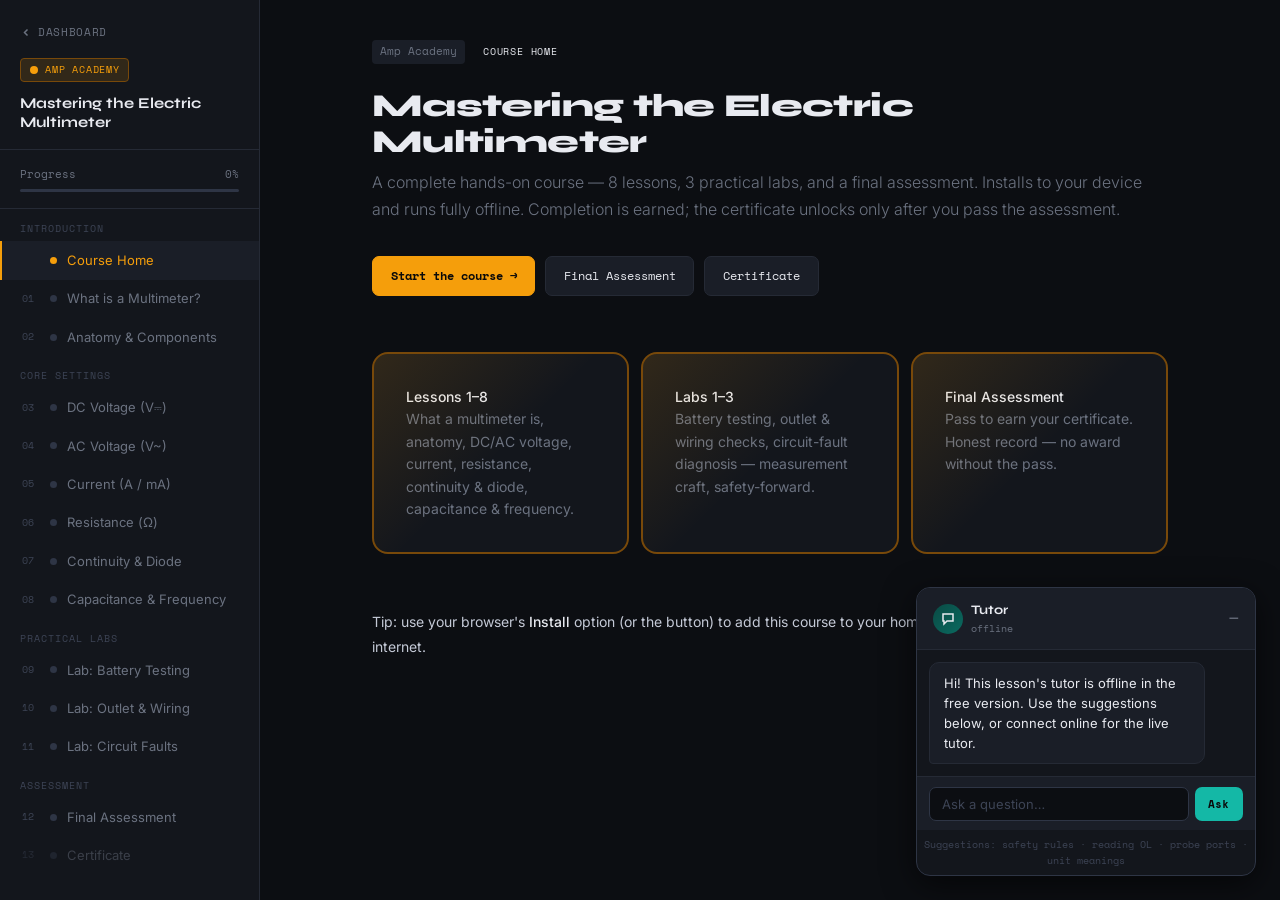
==== index.html @ abab2260 "multimeter_deploy with surface multimeter_deploy" ====
<!DOCTYPE html>
<!-- Amp Academy — Mastering the Electric Multimeter · course home · 2026-06-18 (SAS v1) -->
<html lang="en">
<head>
<meta charset="UTF-8">
<meta name="viewport" content="width=device-width,initial-scale=1">
<title>Mastering the Electric Multimeter — Amp Academy</title>
<link rel="manifest" href="manifest.webmanifest">
<meta name="theme-color" content="#0f1115">
<link rel="apple-touch-icon" href="icons/icon.svg">
<link rel="stylesheet" href="css/course.css">
<link rel="stylesheet" href="css/tutor.css">
</head>
<body>
<div class="app">
  <aside id="sidebar" class="sidebar"></aside>
  <main class="main">
    <div class="lesson-wrap fade-in">
      <div class="lesson-meta">
        <span class="lesson-num">Amp Academy</span>
        <span class="lesson-type">Course Home</span>
      </div>
      <h1 class="lesson-h1">Mastering the Electric Multimeter</h1>
      <p class="lesson-lead">A complete hands-on course — 8 lessons, 3 practical labs, and a final assessment.
        Installs to your device and runs fully offline. Completion is earned; the certificate unlocks only after you pass the assessment.</p>

      <div style="display:flex;gap:10px;flex-wrap:wrap;margin:1.5rem 0">
        <a href="lessons/lesson-01.html" class="nav-btn primary" id="startBtn">Start the course →</a>
        <a href="lessons/quiz-final.html" class="nav-btn">Final Assessment</a>
        <a href="lessons/certificate.html" class="nav-btn">Certificate</a>
      </div>

      <div style="display:grid;grid-template-columns:repeat(auto-fit,minmax(220px,1fr));gap:12px;margin-top:1rem">
        <div class="cert-card" style="text-align:left"><strong>Lessons 1–8</strong><br><span style="color:var(--muted)">What a multimeter is, anatomy, DC/AC voltage, current, resistance, continuity &amp; diode, capacitance &amp; frequency.</span></div>
        <div class="cert-card" style="text-align:left"><strong>Labs 1–3</strong><br><span style="color:var(--muted)">Battery testing, outlet &amp; wiring checks, circuit-fault diagnosis — measurement craft, safety-forward.</span></div>
        <div class="cert-card" style="text-align:left"><strong>Final Assessment</strong><br><span style="color:var(--muted)">Pass to earn your certificate. Honest record — no award without the pass.</span></div>
      </div>

      <p class="share-tip" style="margin-top:1.5rem">Tip: use your browser's <strong>Install</strong> option (or the button) to add this course to your home screen — it then works with no internet.</p>
    </div>
  </main>
</div>
<div id="tutor-widget"></div>
<button id="tutor-tab" onclick="toggleTutor()">Ask Tutor</button>
<div class="toast" id="toast"></div>
<script src="js/course.js"></script>
<script>
  initPage('index', 'Course Home');
  // Continue-where-you-left-off: if any lesson is complete, point Start at the first unfinished one.
  (function(){
    try {
      var order = COURSE_MANIFEST.filter(function(m){return m.type==='lesson'||m.type==='lab';});
      var nextUp = order.find(function(m){ return !Progress.isComplete(m.id); });
      if (nextUp && Progress.percent() > 0) {
        var b = document.getElementById('startBtn');
        b.textContent = 'Continue →'; b.href = nextUp.file;  // file is lessons/… (root-relative)
      }
    } catch(e){}
  })();
</script>
</body>
</html>
---- css/course.css ----
/* ============================================================
   Mastering the Electric Multimeter — Tutor Course Stylesheet
   Amp Academy
   ============================================================ */

@import url('https://fonts.googleapis.com/css2?family=Syne:wght@400;500;600;700;800&family=Space+Mono:wght@400;700&family=Inter:wght@300;400;500&display=swap');

:root {
  --bg: #0c0e12;
  --surface: #13161c;
  --surface2: #1a1e27;
  --border: #252a35;
  --border2: #2e3545;
  --text: #e8eaf0;
  --muted: #6b7280;
  --dim: #3d4455;
  --amber: #f59e0b;
  --amber-dim: #78490a;
  --amber-glow: #f59e0b22;
  --teal: #14b8a6;
  --teal-dim: #0a4a44;
  --teal-glow: #14b8a622;
  --red: #ef4444;
  --red-dim: #5a1a1a;
  --red-glow: #ef444422;
  --blue: #3b82f6;
  --blue-dim: #1a2a5a;
  --blue-glow: #3b82f622;
  --green: #22c55e;
  --green-dim: #0a3a1a;
  --green-glow: #22c55e22;
  --purple: #a78bfa;
  --purple-dim: #2e1a5a;
  --font-head: 'Syne', sans-serif;
  --font-mono: 'Space Mono', monospace;
  --font-body: 'Inter', sans-serif;
}

*, *::before, *::after { box-sizing: border-box; margin: 0; padding: 0; }
html { scroll-behavior: smooth; }
body {
  background: var(--bg);
  color: var(--text);
  font-family: var(--font-body);
  font-size: 14px;
  line-height: 1.6;
  min-height: 100vh;
}

/* ── Layout ─────────────────────────────────────── */
.app { display: flex; min-height: 100vh; }

/* ── Sidebar ─────────────────────────────────────── */
.sidebar {
  width: 260px; flex-shrink: 0;
  background: var(--surface);
  border-right: 1px solid var(--border);
  display: flex; flex-direction: column;
  position: sticky; top: 0; height: 100vh;
  overflow-y: auto;
}
.sidebar-head { padding: 1.5rem 1.25rem 1rem; border-bottom: 1px solid var(--border); }
.back-link {
  display: flex; align-items: center; gap: 6px;
  font-size: 11px; color: var(--muted); cursor: pointer;
  margin-bottom: 1rem; font-family: var(--font-mono);
  text-transform: uppercase; letter-spacing: .06em;
  text-decoration: none;
}
.back-link:hover { color: var(--text); }
.course-badge {
  display: inline-flex; align-items: center; gap: 6px;
  background: var(--amber-glow); border: 1px solid var(--amber-dim);
  color: var(--amber); font-size: 10px; font-family: var(--font-mono);
  padding: 3px 8px; border-radius: 4px; margin-bottom: .75rem;
  text-transform: uppercase; letter-spacing: .08em;
}
.course-title-sm {
  font-family: var(--font-head); font-size: 15px;
  font-weight: 700; line-height: 1.3; color: var(--text);
}
.progress-wrap { padding: 1rem 1.25rem; border-bottom: 1px solid var(--border); }
.progress-label {
  display: flex; justify-content: space-between;
  font-size: 11px; color: var(--muted); margin-bottom: 6px;
  font-family: var(--font-mono);
}
.progress-track { height: 3px; background: var(--border2); border-radius: 2px; overflow: hidden; }
.progress-fill {
  height: 100%;
  background: linear-gradient(90deg, var(--amber), var(--teal));
  border-radius: 2px; transition: width .4s ease;
}
.nav-section {
  padding: .75rem 1.25rem .25rem;
  font-size: 10px; color: var(--dim);
  font-family: var(--font-mono);
  text-transform: uppercase; letter-spacing: .1em;
}
.nav-item {
  display: flex; align-items: center; gap: 10px;
  padding: .55rem 1.25rem; cursor: pointer;
  font-size: 13px; color: var(--muted);
  transition: background .15s, color .15s;
  border-left: 2px solid transparent;
  text-decoration: none;
}
.nav-item:hover { background: var(--surface2); color: var(--text); }
.nav-item.active { background: var(--surface2); color: var(--amber); border-left-color: var(--amber); }
.nav-item.done { color: var(--green); }
.nav-item.done .nav-dot { background: var(--green); }
.nav-dot { width: 7px; height: 7px; border-radius: 50%; background: var(--border2); flex-shrink: 0; transition: background .2s; }
.nav-item.active .nav-dot { background: var(--amber); }
.nav-num { font-family: var(--font-mono); font-size: 10px; color: var(--dim); width: 18px; flex-shrink: 0; }
.cert-btn {
  margin: 1rem 1.25rem;
  padding: .6rem; background: var(--amber-glow);
  border: 1px solid var(--amber-dim); color: var(--amber);
  border-radius: 6px; font-size: 12px; font-family: var(--font-mono);
  cursor: pointer; text-align: center; text-decoration: none;
  display: block; transition: background .15s;
}
.cert-btn:hover { background: var(--amber-dim); }

/* ── Main content ─────────────────────────────────── */
.main { flex: 1; min-width: 0; }
.lesson-wrap { max-width: 860px; margin: 0 auto; padding: 2.5rem 2rem; }

/* ── Typography ─────────────────────────────────── */
.lesson-meta { display: flex; align-items: center; gap: 10px; margin-bottom: 1.5rem; }
.lesson-num {
  font-family: var(--font-mono); font-size: 11px; color: var(--muted);
  background: var(--surface2); padding: 3px 8px; border-radius: 4px;
}
.lesson-type {
  font-family: var(--font-mono); font-size: 10px;
  text-transform: uppercase; letter-spacing: .08em; padding: 3px 8px; border-radius: 4px;
}
.type-lesson { background: var(--blue-glow); color: var(--blue); }
.type-test   { background: var(--teal-glow); color: var(--teal); }
.type-lab    { background: var(--amber-glow); color: var(--amber); }
.lesson-h1 {
  font-family: var(--font-head); font-size: 32px; font-weight: 800;
  line-height: 1.15; margin-bottom: .5rem; letter-spacing: -.02em;
}
.lesson-lead {
  font-size: 16px; color: var(--muted); line-height: 1.7;
  margin-bottom: 2rem; font-weight: 300;
}
.section-title {
  font-family: var(--font-head); font-size: 18px; font-weight: 700;
  margin: 2rem 0 .75rem; display: flex; align-items: center; gap: 8px;
}
.section-title::after { content: ''; flex: 1; height: 1px; background: var(--border); }
p { color: #c4c9d6; line-height: 1.75; margin-bottom: .9rem; font-size: 14px; }
strong { color: var(--text); font-weight: 500; }
em { color: var(--amber); font-style: normal; }

/* ── Meter diagram box ─────────────────────────── */
.meter-diagram {
  background: var(--surface); border: 1px solid var(--border);
  border-radius: 12px; padding: 1.5rem; margin: 1.5rem 0;
  position: relative; overflow: hidden;
}
.meter-diagram::before {
  content: ''; position: absolute; top: -40px; right: -40px;
  width: 160px; height: 160px;
  background: radial-gradient(circle, var(--amber-glow) 0%, transparent 70%);
  pointer-events: none;
}

/* ── Meter SVG layout ─────────────────────────── */
.meter-svg-wrap { display: flex; gap: 2rem; align-items: flex-start; flex-wrap: wrap; }
.meter-svg-labels { flex: 1; min-width: 200px; }
.label-item {
  display: flex; align-items: flex-start; gap: 10px;
  margin-bottom: .75rem; padding: .6rem .8rem;
  background: var(--surface2); border-radius: 6px;
  border-left: 2px solid var(--border2);
}
.label-item.highlight { border-left-color: var(--amber); }
.label-dot { width: 10px; height: 10px; border-radius: 50%; flex-shrink: 0; margin-top: 3px; }
.label-name { font-size: 12px; font-weight: 500; margin-bottom: 2px; }
.label-desc { font-size: 11px; color: var(--muted); line-height: 1.4; }

/* ── LCD Display mock ─────────────────────────── */
.display-mock {
  background: #0a1a0a; border: 2px solid #1a3a1a;
  border-radius: 8px; padding: 1rem 1.25rem;
  font-family: var(--font-mono); text-align: center; margin: .75rem 0;
}
.display-reading {
  font-size: 36px; font-weight: 700; color: var(--green);
  letter-spacing: .05em; text-shadow: 0 0 20px var(--green-glow);
}
.display-unit  { font-size: 14px; color: #4a8a5a; margin-top: 2px; }
.display-mode  { font-size: 10px; color: #2a5a3a; text-transform: uppercase; letter-spacing: .1em; margin-top: 4px; }

/* ── Settings grid ────────────────────────────── */
.settings-grid { display: grid; grid-template-columns: repeat(auto-fill, minmax(200px, 1fr)); gap: 10px; margin: 1rem 0; }
.setting-card {
  background: var(--surface2); border: 1px solid var(--border);
  border-radius: 8px; padding: .9rem;
  cursor: pointer; transition: border-color .15s, background .15s;
}
.setting-card:hover { border-color: var(--border2); background: #1f2330; }
.setting-card.active-card { border-color: var(--amber); background: var(--amber-glow); }
.setting-symbol { font-family: var(--font-mono); font-size: 22px; font-weight: 700; margin-bottom: .4rem; }
.setting-name  { font-size: 12px; font-weight: 500; margin-bottom: 3px; }
.setting-desc  { font-size: 11px; color: var(--muted); line-height: 1.4; }
.setting-range { font-family: var(--font-mono); font-size: 10px; color: var(--amber); margin-top: 5px; }

/* ── Example cards ────────────────────────────── */
.example-card { background: var(--surface); border: 1px solid var(--border); border-radius: 10px; overflow: hidden; margin: 1rem 0; }
.example-header {
  display: flex; align-items: center; justify-content: space-between;
  padding: .9rem 1.1rem; background: var(--surface2); border-bottom: 1px solid var(--border);
}
.example-title { font-family: var(--font-head); font-size: 14px; font-weight: 700; }
.example-tag {
  font-family: var(--font-mono); font-size: 10px;
  padding: 2px 8px; border-radius: 4px;
  text-transform: uppercase; letter-spacing: .06em;
}
.example-body { padding: 1.1rem; }
.step-list { counter-reset: steps; list-style: none; }
.step-list li {
  counter-increment: steps; display: flex; gap: 10px;
  margin-bottom: .65rem; font-size: 13px; align-items: flex-start;
}
.step-list li::before {
  content: counter(steps);
  font-family: var(--font-mono); font-size: 10px; font-weight: 700;
  min-width: 20px; height: 20px; display: flex; align-items: center;
  justify-content: center; background: var(--surface2);
  border: 1px solid var(--border2); border-radius: 4px;
  margin-top: 1px; flex-shrink: 0;
}

/* ── Badges ───────────────────────────────────── */
.reading-badge {
  display: inline-flex; align-items: center; gap: 5px;
  background: var(--green-dim); border: 1px solid #1a5a2a;
  color: var(--green); font-family: var(--font-mono);
  font-size: 12px; padding: 2px 8px; border-radius: 4px; margin: 2px;
}
.warning-badge {
  display: inline-flex; align-items: center; gap: 5px;
  background: var(--red-dim); border: 1px solid #5a1a1a;
  color: var(--red); font-size: 11px; padding: 2px 8px; border-radius: 4px; margin: 2px;
}
.info-badge {
  display: inline-flex; align-items: center; gap: 5px;
  background: var(--blue-glow); border: 1px solid var(--blue-dim);
  color: var(--blue); font-size: 11px; padding: 2px 8px; border-radius: 4px; margin: 2px;
}

/* ── Callouts ─────────────────────────────────── */
.callout { border-radius: 8px; padding: .9rem 1.1rem; margin: 1rem 0; display: flex; gap: 10px; font-size: 13px; }
.callout-warn   { background: var(--amber-glow); border: 1px solid var(--amber-dim); color: #d4a010; }
.callout-danger { background: var(--red-glow);   border: 1px solid var(--red-dim);   color: #cc3333; }
.callout-tip    { background: var(--teal-glow);  border: 1px solid var(--teal-dim);  color: var(--teal); }
.callout-icon { font-size: 16px; flex-shrink: 0; margin-top: 1px; }
.callout strong { color: inherit; }

/* ── Quiz ─────────────────────────────────────── */
.quiz-wrap { background: var(--surface); border: 1px solid var(--border); border-radius: 12px; padding: 1.5rem; margin: 1.5rem 0; }
.quiz-q { font-family: var(--font-head); font-size: 16px; font-weight: 700; margin-bottom: 1rem; line-height: 1.4; }
.quiz-options { display: flex; flex-direction: column; gap: 8px; margin-bottom: 1rem; }
.quiz-opt {
  display: flex; align-items: center; gap: 10px;
  padding: .7rem .9rem; background: var(--surface2);
  border: 1px solid var(--border); border-radius: 7px;
  cursor: pointer; font-size: 13px;
  transition: border-color .15s, background .15s;
}
.quiz-opt:hover  { border-color: var(--border2); background: #1f2330; }
.quiz-opt.selected { border-color: var(--amber); background: var(--amber-glow); }
.quiz-opt.correct  { border-color: var(--green); background: var(--green-dim); }
.quiz-opt.wrong    { border-color: var(--red);   background: var(--red-dim);   }
.quiz-letter {
  font-family: var(--font-mono); font-size: 11px;
  width: 22px; height: 22px; border-radius: 4px;
  background: var(--border); display: flex; align-items: center;
  justify-content: center; flex-shrink: 0;
}
.quiz-feedback { font-size: 13px; padding: .75rem; border-radius: 6px; display: none; }
.quiz-feedback.show     { display: block; animation: fadeIn .2s ease; }
.quiz-feedback.right    { background: var(--green-dim); border: 1px solid #1a5a2a; color: #6dcc8a; }
.quiz-feedback.wrong-fb { background: var(--red-dim);   border: 1px solid #5a2020; color: #cc7777; }
.quiz-check-btn {
  padding: .6rem 1.25rem; background: var(--amber); color: #0a0a0a;
  border: none; border-radius: 6px; font-family: var(--font-mono);
  font-size: 12px; font-weight: 700; cursor: pointer; margin-top: .5rem;
  transition: opacity .15s;
}
.quiz-check-btn:hover    { opacity: .85; }
.quiz-check-btn:disabled { opacity: .4; cursor: default; }

/* ── Lesson navigation ────────────────────────── */
.lesson-nav {
  display: flex; justify-content: space-between; align-items: center;
  margin-top: 3rem; padding-top: 1.5rem; border-top: 1px solid var(--border);
}
.nav-btn {
  display: flex; align-items: center; gap: 8px;
  padding: .6rem 1.1rem; border: 1px solid var(--border);
  background: var(--surface2); color: var(--text);
  border-radius: 7px; font-family: var(--font-mono); font-size: 12px;
  cursor: pointer; text-decoration: none;
  transition: border-color .15s, background .15s;
}
.nav-btn:hover   { border-color: var(--border2); background: #1f2330; }
.nav-btn.primary { background: var(--amber); border-color: var(--amber); color: #0a0a0a; font-weight: 700; }
.nav-btn.primary:hover { opacity: .88; }
.nav-btn.disabled { opacity: .3; pointer-events: none; }

/* ── Table ────────────────────────────────────── */
.data-table { width: 100%; border-collapse: collapse; font-size: 12px; font-family: var(--font-mono); margin: 1rem 0; }
.data-table thead tr { background: var(--surface2); border-bottom: 1px solid var(--border); }
.data-table th { padding: .6rem .8rem; text-align: left; color: var(--muted); }
.data-table td { padding: .5rem .8rem; color: var(--text); border-bottom: 1px solid var(--border); }
.data-table tr:last-child td { border-bottom: none; }

/* ── Completion / Certificate ─────────────────── */
.completion-screen { text-align: center; padding: 4rem 2rem; max-width: 600px; margin: 0 auto; }
.trophy { font-size: 72px; margin-bottom: 1.5rem; display: block; }
.cert-card {
  background: var(--surface); border: 2px solid var(--amber-dim);
  border-radius: 16px; padding: 2rem; margin: 2rem auto; max-width: 480px;
  position: relative; overflow: hidden;
}
.cert-card::before {
  content: ''; position: absolute; inset: 0;
  background: linear-gradient(135deg, var(--amber-glow) 0%, transparent 50%);
  pointer-events: none;
}

/* ── Toast ────────────────────────────────────── */
.toast {
  position: fixed; bottom: 1.5rem; right: 1.5rem;
  background: var(--surface); border: 1px solid var(--border);
  border-radius: 8px; padding: .7rem 1rem;
  font-size: 12px; font-family: var(--font-mono);
  opacity: 0; transform: translateY(8px);
  transition: opacity .2s, transform .2s;
  pointer-events: none; z-index: 999;
}
.toast.show { opacity: 1; transform: translateY(0); }

/* ── Animations ───────────────────────────────── */
@keyframes fadeIn { from { opacity: 0; transform: translateY(8px); } to { opacity: 1; transform: translateY(0); } }
.fade-in { animation: fadeIn .3s ease; }

/* ── Responsive ───────────────────────────────── */
@media (max-width: 768px) {
  .sidebar { display: none; }
  .lesson-wrap { padding: 1.5rem 1rem; }
  .lesson-h1 { font-size: 24px; }
  .meter-svg-wrap { flex-direction: column; }
}

/* ── AA scrub 2026-06-18: mobile drawer · locked cert · install button ── */
.nav-toggle{display:none;position:fixed;top:10px;left:10px;z-index:60;background:#161922;color:#fff;border:1px solid #2a2f3c;border-radius:8px;padding:7px;cursor:pointer}
.nav-item.locked{opacity:.45}
.aa-install-btn{display:none;position:fixed;right:14px;bottom:14px;z-index:60;background:#c8a84b;color:#181200;border:0;border-radius:10px;padding:10px 16px;font-weight:700;cursor:pointer}
@media(max-width:768px){
  .nav-toggle{display:block}
  .sidebar{position:fixed;top:0;left:0;height:100%;z-index:55;transform:translateX(-100%);transition:transform .2s ease;max-width:84vw}
  .app.nav-open .sidebar{transform:none;box-shadow:0 0 0 9999px rgba(0,0,0,.45)}
  .main{padding-top:52px}
}
---- css/tutor.css ----
/* ── Tutor Chat Widget ──────────────────────────────────── */

#tutor-widget {
  position: fixed;
  bottom: 1.5rem;
  right: 1.5rem;
  width: 340px;
  max-height: 480px;
  background: var(--surface);
  border: 1px solid var(--border2);
  border-radius: 14px;
  display: flex;
  flex-direction: column;
  overflow: hidden;
  box-shadow: 0 8px 32px rgba(0,0,0,.6);
  z-index: 500;
}

#tutor-tab {
  position: fixed;
  bottom: 1.5rem;
  right: 1.5rem;
  background: var(--teal);
  color: #0a0a0a;
  border: none;
  border-radius: 10px;
  padding: .6rem 1rem;
  font-family: var(--font-mono);
  font-size: 12px;
  font-weight: 700;
  cursor: pointer;
  z-index: 500;
  display: none;
  align-items: center;
  gap: 6px;
  box-shadow: 0 4px 16px rgba(20,184,166,.3);
  transition: opacity .15s;
}
#tutor-tab:hover { opacity: .88; }

.tutor-header {
  display: flex;
  align-items: center;
  justify-content: space-between;
  padding: .75rem 1rem;
  background: var(--surface2);
  border-bottom: 1px solid var(--border);
  flex-shrink: 0;
}

.tutor-avatar {
  width: 30px;
  height: 30px;
  border-radius: 50%;
  background: linear-gradient(135deg, var(--teal-dim), #0a6a60);
  display: flex;
  align-items: center;
  justify-content: center;
  font-size: 14px;
  flex-shrink: 0;
}

.tutor-messages {
  flex: 1;
  overflow-y: auto;
  padding: .75rem;
  display: flex;
  flex-direction: column;
  gap: .6rem;
  scroll-behavior: smooth;
}

.tutor-messages::-webkit-scrollbar { width: 4px; }
.tutor-messages::-webkit-scrollbar-track { background: transparent; }
.tutor-messages::-webkit-scrollbar-thumb { background: var(--border2); border-radius: 2px; }

.tutor-msg {
  padding: .6rem .85rem;
  border-radius: 10px;
  font-size: 13px;
  line-height: 1.55;
  max-width: 88%;
  word-break: break-word;
}

.tutor-msg-ai {
  background: var(--surface2);
  border: 1px solid var(--border);
  color: var(--text);
  align-self: flex-start;
  border-bottom-left-radius: 4px;
}

.tutor-msg-user {
  background: var(--teal-dim);
  border: 1px solid var(--teal-glow);
  color: #c0f0ec;
  align-self: flex-end;
  border-bottom-right-radius: 4px;
}

.tutor-thinking {
  color: var(--muted);
  font-family: var(--font-mono);
  font-size: 18px;
  letter-spacing: 4px;
  animation: blink 1s infinite;
}

@keyframes blink {
  0%, 100% { opacity: 1; }
  50%       { opacity: .3; }
}

.tutor-input-row {
  display: flex;
  gap: 6px;
  padding: .6rem .75rem;
  border-top: 1px solid var(--border);
  background: var(--surface2);
  flex-shrink: 0;
}

.tutor-input-row input {
  flex: 1;
  background: var(--bg);
  border: 1px solid var(--border2);
  border-radius: 7px;
  padding: .5rem .75rem;
  color: var(--text);
  font-family: var(--font-body);
  font-size: 13px;
  outline: none;
  transition: border-color .15s;
}
.tutor-input-row input:focus { border-color: var(--teal); }
.tutor-input-row input::placeholder { color: var(--dim); }
.tutor-input-row input:disabled { opacity: .5; }

.tutor-send-btn {
  padding: .5rem .85rem;
  background: var(--teal);
  border: none;
  border-radius: 7px;
  color: #0a0a0a;
  font-family: var(--font-mono);
  font-size: 11px;
  font-weight: 700;
  cursor: pointer;
  transition: opacity .15s;
  flex-shrink: 0;
}
.tutor-send-btn:hover { opacity: .85; }

/* ── Responsive: hide tutor on mobile ─────────── */
@media (max-width: 480px) {
  #tutor-widget { width: calc(100vw - 2rem); right: 1rem; bottom: 1rem; }
}
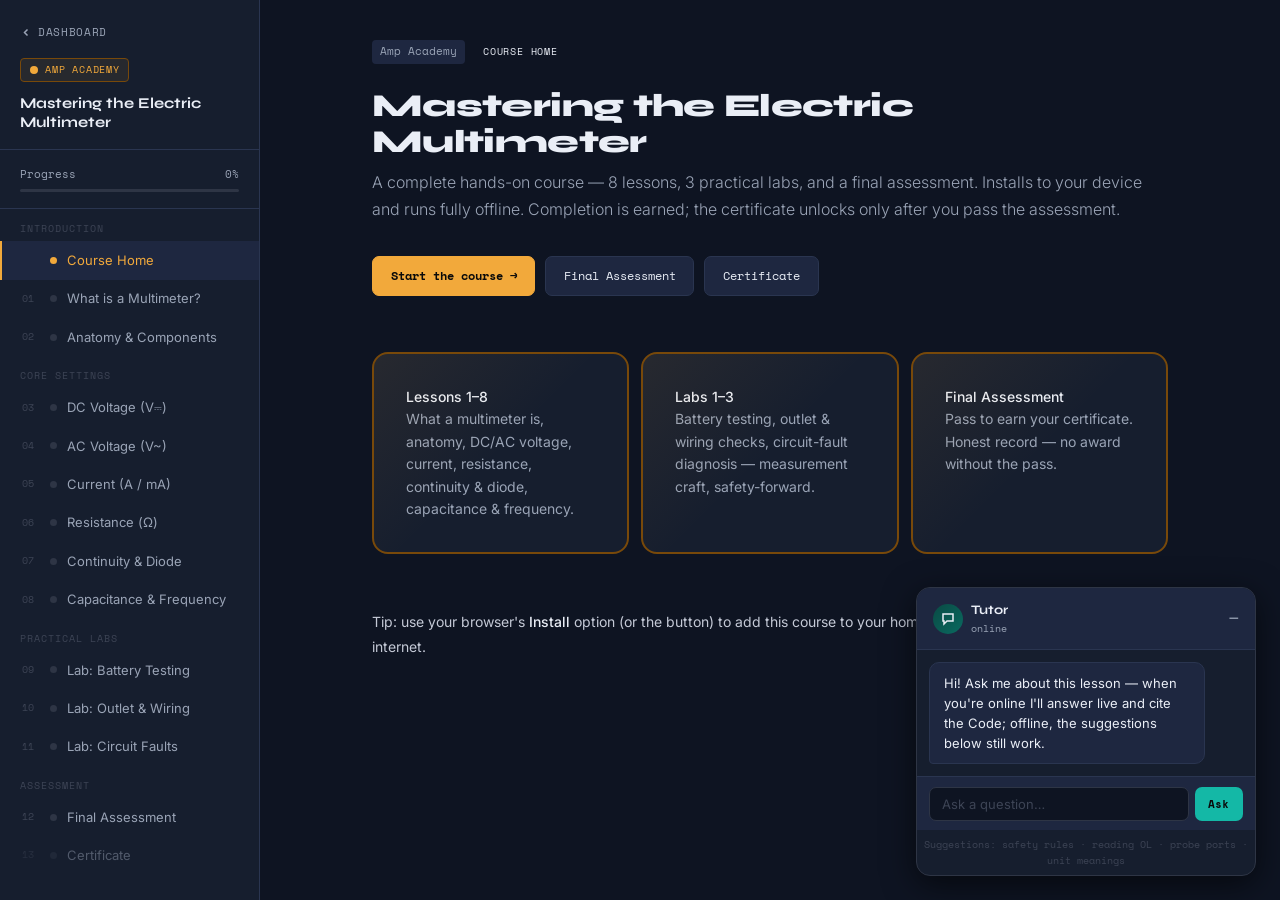
==== commit 713d4351: "Amp Academy Multimeter — brand v1 + one-icon - AA brand (gold/Syne/Inter) via course.css - Manifest" ====
--- a/index.html
+++ b/index.html
@@ -5,7 +5,6 @@
 <meta charset="UTF-8">
 <meta name="viewport" content="width=device-width,initial-scale=1">
 <title>Mastering the Electric Multimeter — Amp Academy</title>
-<link rel="manifest" href="manifest.webmanifest">
 <meta name="theme-color" content="#0f1115">
 <link rel="apple-touch-icon" href="icons/icon.svg">
 <link rel="stylesheet" href="css/course.css">
@@ -44,6 +43,8 @@
 <button id="tutor-tab" onclick="toggleTutor()">Ask Tutor</button>
 <div class="toast" id="toast"></div>
 <script src="js/course.js"></script>
+<script src="js/aa-tutor-config.js"></script>
+<script src="js/aa-tutor-relay.js"></script>
 <script>
   initPage('index', 'Course Home');
   // Continue-where-you-left-off: if any lesson is complete, point Start at the first unfinished one.
--- a/css/course.css
+++ b/css/course.css
@@ -6,17 +6,17 @@
 @import url('https://fonts.googleapis.com/css2?family=Syne:wght@400;500;600;700;800&family=Space+Mono:wght@400;700&family=Inter:wght@300;400;500&display=swap');
 
 :root {
-  --bg: #0c0e12;
-  --surface: #13161c;
-  --surface2: #1a1e27;
-  --border: #252a35;
-  --border2: #2e3545;
-  --text: #e8eaf0;
-  --muted: #6b7280;
+  --bg: #0E1422;
+  --surface: #161E2E;
+  --surface2: #1E2740;
+  --border: #2A3550;
+  --border2: #2E3545;
+  --text: #EAEEF6;
+  --muted: #9AA4B6;
   --dim: #3d4455;
-  --amber: #f59e0b;
+  --amber: #F2A93B;
   --amber-dim: #78490a;
-  --amber-glow: #f59e0b22;
+  --amber-glow: #F2A93B14;
   --teal: #14b8a6;
   --teal-dim: #0a4a44;
   --teal-glow: #14b8a622;
@@ -370,3 +370,5 @@
   .app.nav-open .sidebar{transform:none;box-shadow:0 0 0 9999px rgba(0,0,0,.45)}
   .main{padding-top:52px}
 }
+html[data-theme="light"]{--bg:#F6F8FC;--surface:#FFFFFF;--surface2:#EEF2F8;--border:#D8E0EC;--text:#16202E;--muted:#5A6472}
+.aa-tgl{position:fixed;top:10px;right:12px;z-index:99999;font-size:15px;line-height:1;background:rgba(20,30,50,.55);color:#fff;border:1px solid rgba(255,255,255,.35);border-radius:999px;padding:7px 10px;cursor:pointer}
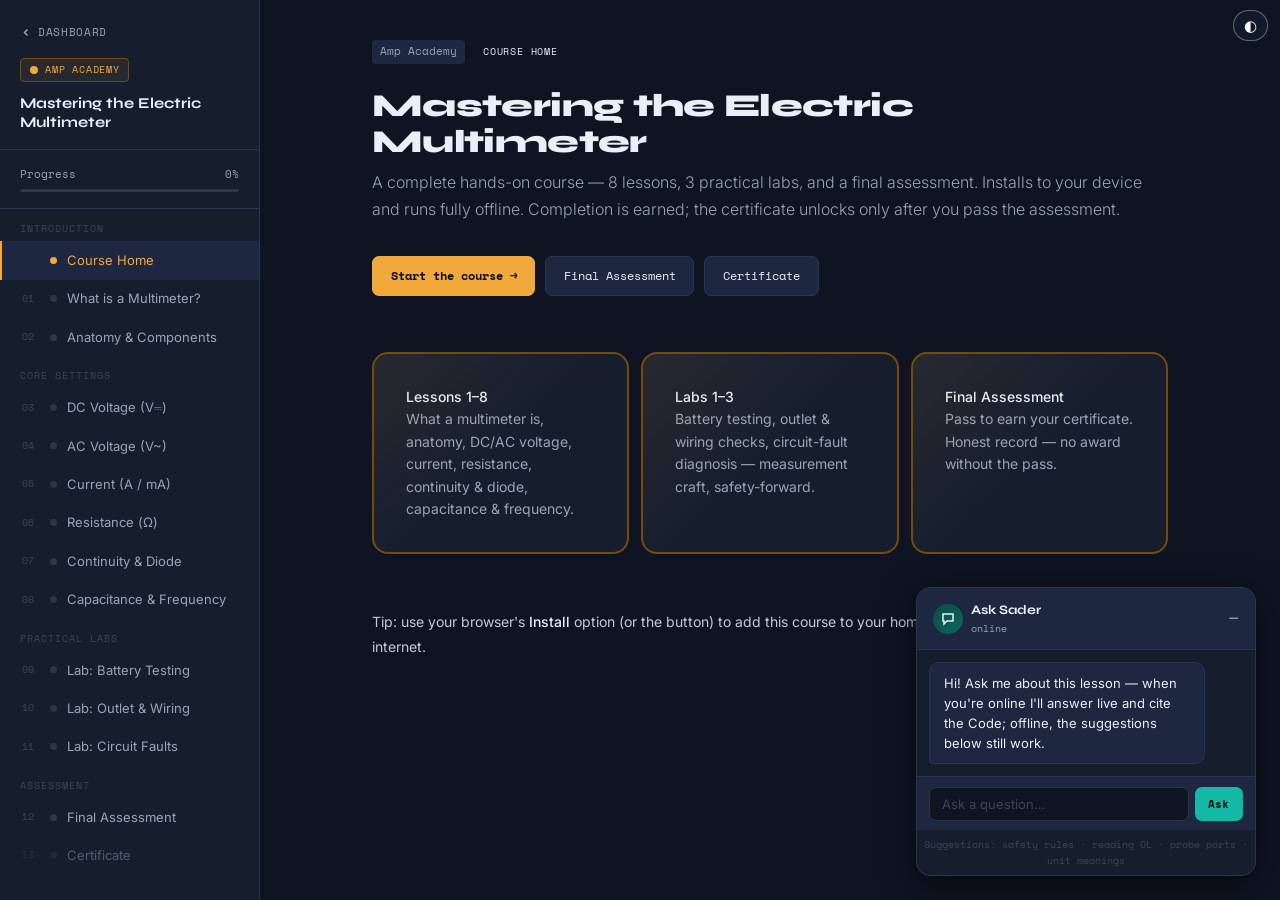
==== commit 38e22ff9: "deploy 2026-06-23 — Ask Sader rename + Perry→Electrical Code Coach scrub + ECC store" ====
--- a/index.html
+++ b/index.html
@@ -40,7 +40,7 @@
   </main>
 </div>
 <div id="tutor-widget"></div>
-<button id="tutor-tab" onclick="toggleTutor()">Ask Tutor</button>
+<button id="tutor-tab" onclick="toggleTutor()">Ask Sader</button>
 <div class="toast" id="toast"></div>
 <script src="js/course.js"></script>
 <script src="js/aa-tutor-config.js"></script>
